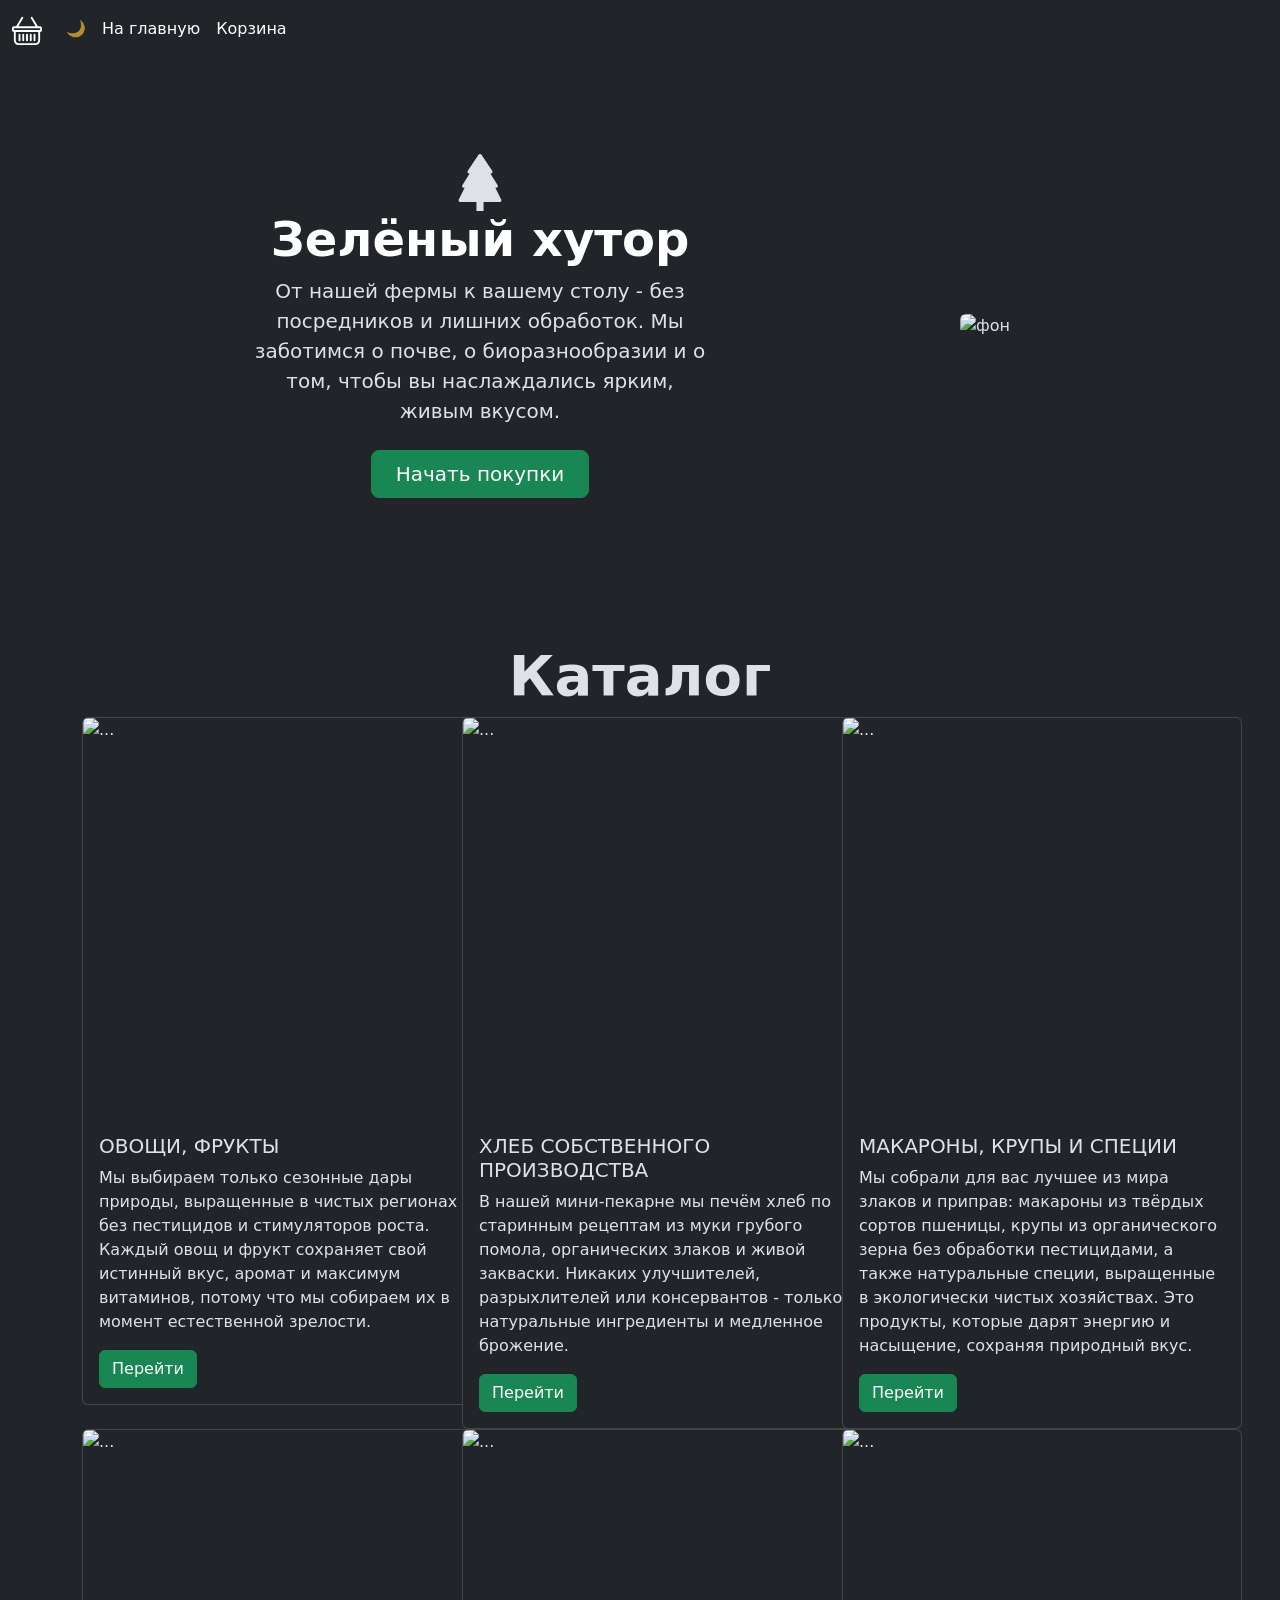
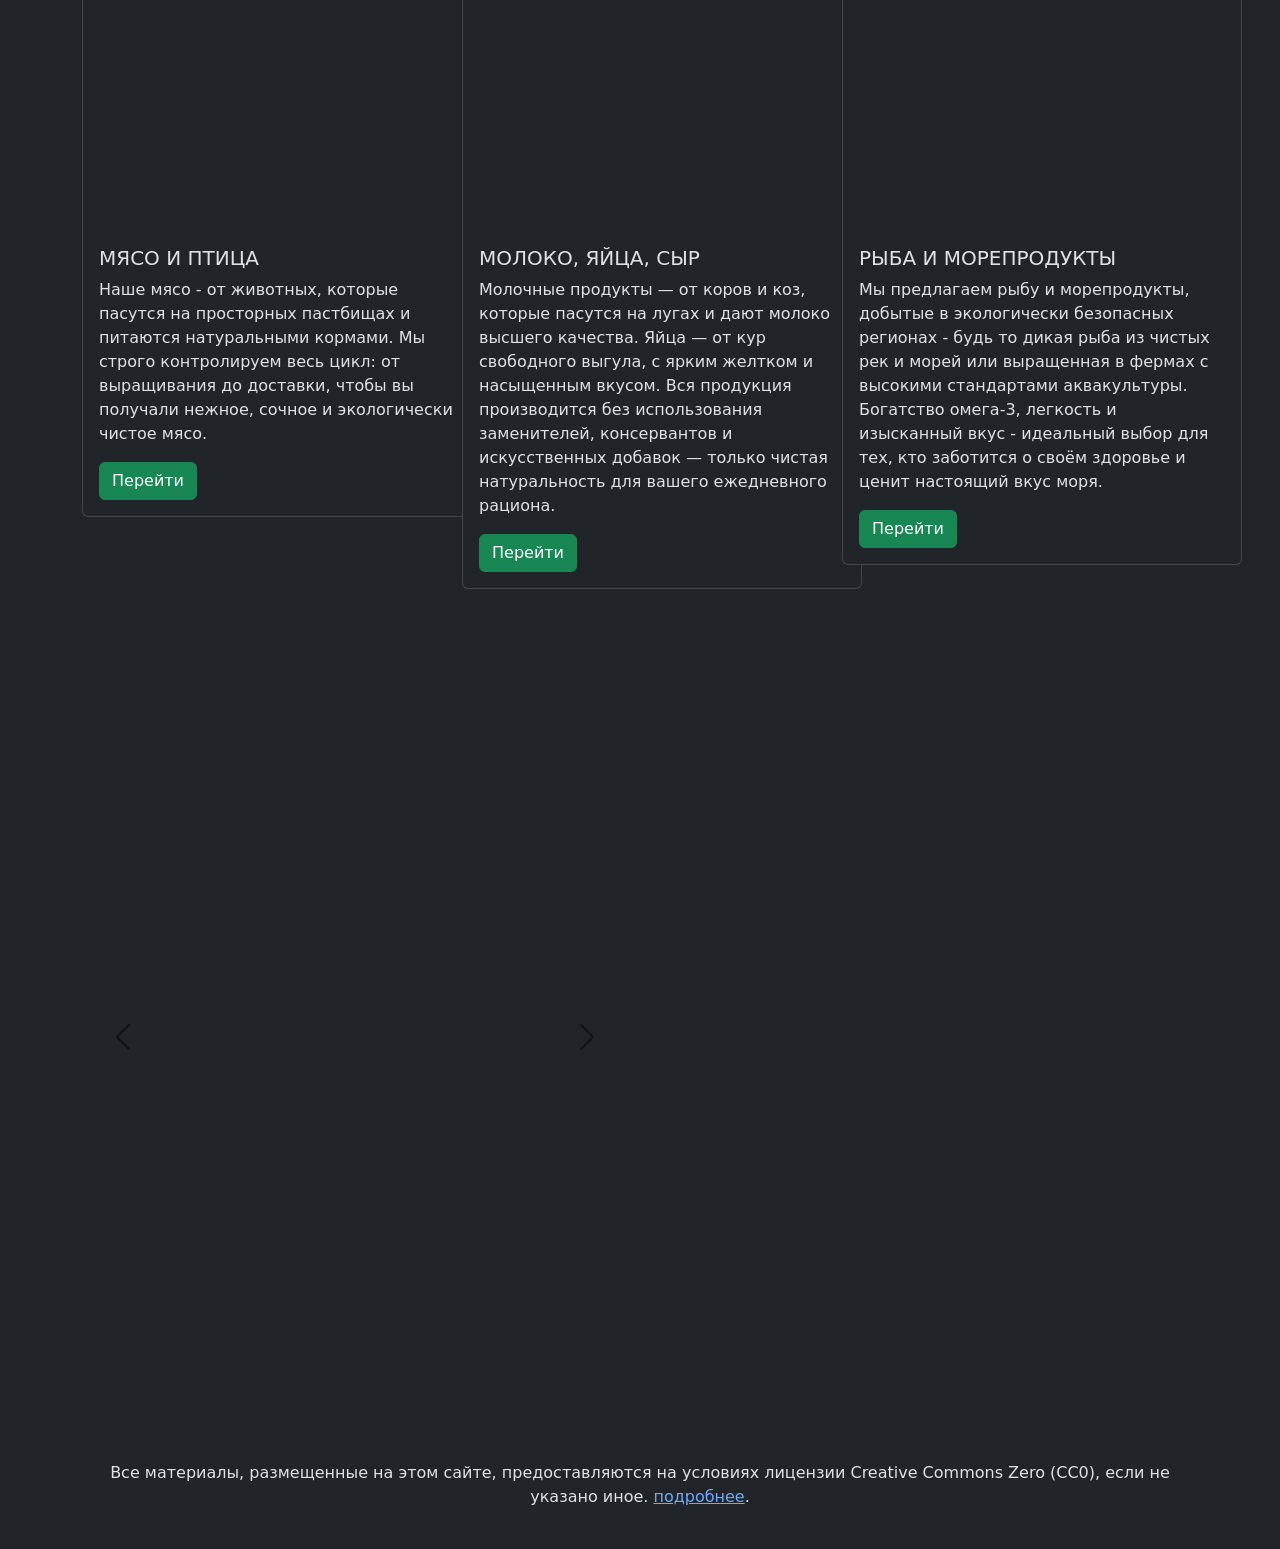
==== index.html @ 601d321e "test" ====
<!DOCTYPE html>
<html lang="ru" data-bs-theme="dark">

<head>
    <meta charset="UTF-8">
    <meta name="viewport" content="width=device-width, initial-scale=1.0">
    <title>Мой сайт</title>
    <link href="https://cdn.jsdelivr.net/npm/bootstrap@5.3.3/dist/css/bootstrap.min.css" rel="stylesheet"
          integrity="sha384-QWTKZyjpPEjISv5WaRU9OFeRpok6YctnYmDr5pNlyT2bRjXh0JMhjY6hW+ALEwIH" crossorigin="anonymous">
    <link rel="stylesheet" href="./styles/main.css">
    <script src="./scripts/scripts.js"></script>
</head>

<body>

    <nav class="navbar navbar-expand-lg">
        <div class="container-fluid">
            <a class="navbar-brand" href="#">
                <svg xmlns="http://www.w3.org/2000/svg" width="30" height="30" fill="currentColor" class="bi bi-basket" viewBox="0 0 16 16">
                   <path d="M5.757 1.071a.5.5 0 0 1 .172.686L3.383 6h9.234L10.07 1.757a.5.5 0 1 1 .858-.514L13.783 6H15a1 1 0 0 1 1 1v1a1 1 0 0 1-1 1v4.5a2.5 2.5 0 0 1-2.5 2.5h-9A2.5 2.5 0 0 1 1 13.5V9a1 1 0 0 1-1-1V7a1 1 0 0 1 1-1h1.217L5.07 1.243a.5.5 0 0 1 .686-.172zM2 9v4.5A1.5 1.5 0 0 0 3.5 15h9a1.5 1.5 0 0 0 1.5-1.5V9zM1 7v1h14V7zm3 3a.5.5 0 0 1 .5.5v3a.5.5 0 0 1-1 0v-3A.5.5 0 0 1 4 10m2 0a.5.5 0 0 1 .5.5v3a.5.5 0 0 1-1 0v-3A.5.5 0 0 1 6 10m2 0a.5.5 0 0 1 .5.5v3a.5.5 0 0 1-1 0v-3A.5.5 0 0 1 8 10m2 0a.5.5 0 0 1 .5.5v3a.5.5 0 0 1-1 0v-3a.5.5 0 0 1 .5-.5m2 0a.5.5 0 0 1 .5.5v3a.5.5 0 0 1-1 0v-3a.5.5 0 0 1 .5-.5"/>
                </svg>
            </a>

            <button class="navbar-toggler" type="button" data-bs-toggle="collapse"
                    data-bs-target="#navbarSupportedContent" aria-controls="navbarSupportedContent"
                    aria-expanded="false" aria-label="Toggle navigation">
                <span class="navbar-toggler-icon"></span>
            </button>

            <div class="collapse navbar-collapse" id="navbarSupportedContent">
                <ul class="navbar-nav me-auto mb-2 mb-lg-0">
                    <li class="nav-item">
                        <button id="theme-toggle-btn" class="nav-link  " onclick="toggleTheme()">
                            🌙
                        </button>
                    </li>
                    <li class="nav-item">
                        <a class="nav-link active" aria-current="page" href="#">На главную</a>
                    </li>
                    <li class="nav-item">
                        <a class="nav-link active" href="#">Корзина</a>
                    </li>



                </ul>

            </div>

        </div>
    </nav>

<div class="glav">
    <div class="px-4 py-5 my-5 text-center">
        <svg xmlns="http://www.w3.org/2000/svg" width="72" height="57" fill="currentColor" class="bi bi-tree-fill" viewBox="0 0 16 16">
           <path d="M8.416.223a.5.5 0 0 0-.832 0l-3 4.5A.5.5 0 0 0 5 5.5h.098L3.076 8.735A.5.5 0 0 0 3.5 9.5h.191l-1.638 3.276a.5.5 0 0 0 .447.724H7V16h2v-2.5h4.5a.5.5 0 0 0 .447-.724L12.31 9.5h.191a.5.5 0 0 0 .424-.765L10.902 5.5H11a.5.5 0 0 0 .416-.777z"/>
        </svg> 
        <h1 class="display-5 fw-bold text-body-emphasis">Зелёный хутор</h1> 
        <div class="col-lg-6 mx-auto"> 
            <p class="lead mb-4">От нашей фермы к вашему столу - без посредников и лишних обработок. Мы заботимся о почве, о биоразнообразии и о том, чтобы вы наслаждались ярким, живым вкусом.</p> 
            <div class="d-grid gap-2 d-sm-flex justify-content-sm-center"> 
                <button type="button" class="btn btn-success btn-lg px-4 gap-3">Начать покупки</button> 
            </div> 
        </div>  
    </div>
    <img class="col-3 rounded image" src="/site/assets/glav.jpg" alt="фон">
</div>
   

    <!-- py-5 https://getbootstrap.com/docs/5.3/utilities/spacing/ -->
    <div id="portfolio" class="py-5">
        <div class="container">
            <h2 class="display-4 text-center fw-bold">Каталог</h2>
            <div class="row">
                <div class="col-md-4">
                    <div class="card">
                        <img src="/site/assets/Vegetables.jpg" class="card-img-top" alt="...">
                        <div class="card-body">
                            <h5 class="card-title text-uppercase">Овощи, фрукты</h5>
                            <p class="card-text ">
                                Мы выбираем только сезонные дары природы, выращенные в чистых регионах без пестицидов и стимуляторов роста. Каждый овощ и фрукт сохраняет свой истинный вкус, аромат и максимум витаминов, потому что мы собираем их в момент естественной зрелости. 
                            </p>
                            <a href="#" class="btn btn-success">Перейти</a>
                        </div>
                    </div>
                </div>

                <div class="col-md-4">
                    <div class="card">
                        <img src="/site/assets/bread.jpg" class="card-img-top" alt="...">
                        <div class="card-body">
                            <h5 class="card-title text-uppercase">Хлеб собственного производства</h5>
                            <p class="card-text ">В нашей мини-пекарне мы печём хлеб по старинным рецептам из муки грубого помола, органических злаков и живой закваски. Никаких улучшителей, разрыхлителей или консервантов - только натуральные ингредиенты и медленное брожение. </p>
                            <a href="#" class="btn btn-success">Перейти</a>
                        </div>
                    </div>
                </div>

                <div class="col-md-4">
                    <div class="card">
                        <img src="/site/assets/bakaley.jpg" class="card-img-top" alt="...">
                        <div class="card-body">
                            <h5 class="card-title text-uppercase">Макароны, крупы и специи</h5>
                            <p class="card-text ">
                                Мы собрали для вас лучшее из мира злаков и приправ: макароны из твёрдых сортов пшеницы, крупы из органического зерна без обработки пестицидами, а также натуральные специи, выращенные в экологически чистых хозяйствах. Это продукты, которые дарят энергию и насыщение, сохраняя природный вкус.
                            </p>
                            <a href="#" class="btn btn-success">Перейти</a>
                        </div>
                    </div>
                </div>

                <div class="col-md-4">
                    <div class="card">
                        <img src="/site/assets/beef.jpg" class="card-img-top" alt="...">
                        <div class="card-body">
                            <h5 class="card-title text-uppercase">Мясо и птица</h5>
                            <p class="card-text ">
                                Наше мясо - от животных, которые пасутся на просторных пастбищах и питаются натуральными кормами. Мы строго контролируем весь цикл: от выращивания до доставки, чтобы вы получали нежное, сочное и экологически чистое мясо. 
                            </p>
                            <a href="#" class="btn btn-success">Перейти</a>
                        </div>
                    </div>
                </div>

                <div class="col-md-4">
                    <div class="card">
                        <img src="/site/assets/milk.jpg" class="card-img-top" alt="...">
                        <div class="card-body">
                            <h5 class="card-title text-uppercase">Молоко, яйца, Сыр</h5>
                            <p class="card-text ">
                                Молочные продукты — от коров и коз, которые пасутся на лугах и дают молоко высшего качества. Яйца — от кур свободного выгула, с ярким желтком и насыщенным вкусом. Вся продукция производится без использования заменителей, консервантов и искусственных добавок — только чистая натуральность для вашего ежедневного рациона.
                            </p>
                            <a href="#" class="btn btn-success">Перейти</a>
                        </div>
                    </div>
                </div>

                <div class="col-md-4">
                    <div class="card">
                        <img src="/site/assets/fish.jpg" class="card-img-top" alt="...">
                        <div class="card-body">
                            <h5 class="card-title text-uppercase">Рыба и морепродукты</h5>
                            <p class="card-text ">
                                Мы предлагаем рыбу и морепродукты, добытые в экологически безопасных регионах - будь то дикая рыба из чистых рек и морей или выращенная в фермах с высокими стандартами аквакультуры. Богатство омега-3, легкость и изысканный вкус - идеальный выбор для тех, кто заботится о своём здоровье и ценит настоящий вкус моря.
                            </p>
                            <a href="#" class="btn btn-success">Перейти</a>
                        </div>
                    </div>
                </div>
            </div>
        </div>
    </div>

    <div class="container">
        <div class="row">

            <div class="col-md-6">
                <div id="carouselExample" class="carousel slide">
                    <div class="carousel-inner">
                        <div class="carousel-item active">
                            <img src="/site/assets/skidka.jpg" class="d-block"
                                 alt="">
                        </div>
                        <div class="carousel-item">
                            <img src="/site/assets/delivery.jpg" class="d-block"
                                 alt="">
                        </div>
                        <div class="carousel-item">
                            <img src="/site/assets/base.jpg" class="d-block"
                                 alt="">
                        </div>
                    </div>
                    <button class="carousel-control-prev" type="button" data-bs-target="#carouselExample"
                            data-bs-slide="prev">
                        <span class="carousel-control-prev-icon" aria-hidden="true"></span>
                        <span class="visually-hidden">Previous</span>
                    </button>
                    <button class="carousel-control-next" type="button" data-bs-target="#carouselExample"
                            data-bs-slide="next">
                        <span class="carousel-control-next-icon" aria-hidden="true"></span>
                        <span class="visually-hidden">Next</span>
                    </button>
                </div>
            </div>

        </div>


    </div>

   


    <div class="text-center py-4">
        <div class="container">
            <p>Все материалы, размещенные на этом сайте, предоставляются на условиях лицензии Creative Commons Zero
                (CC0), если не указано иное. <a
                   href="https://creativecommons.org/publicdomain/zero/1.0/deed.ru">подробнее</a>.
            </p>
        </div>
    </div>

    <script src="https://cdn.jsdelivr.net/npm/bootstrap@5.3.3/dist/js/bootstrap.bundle.min.js"
            integrity="sha384-YvpcrYf0tY3lHB60NNkmXc5s9fDVZLESaAA55NDzOxhy9GkcIdslK1eN7N6jIeHz"
            crossorigin="anonymous"></script>
</body>

</html>
---- styles/main.css ----
body {
    padding: 0;
    margin: 0;
}

.card-img-top {
    width: 400px;
    height: 400px;
}

.glav {
    display: flex;
    justify-content: center;
    align-items: center;
}

.card {
    width: 400px;
}

.d-block {
    height: 800px;
    text-align: center;
}

.nige {
    display: grid;
    grid-template-columns: 1fr 1fr;
    gap: 30px;
}
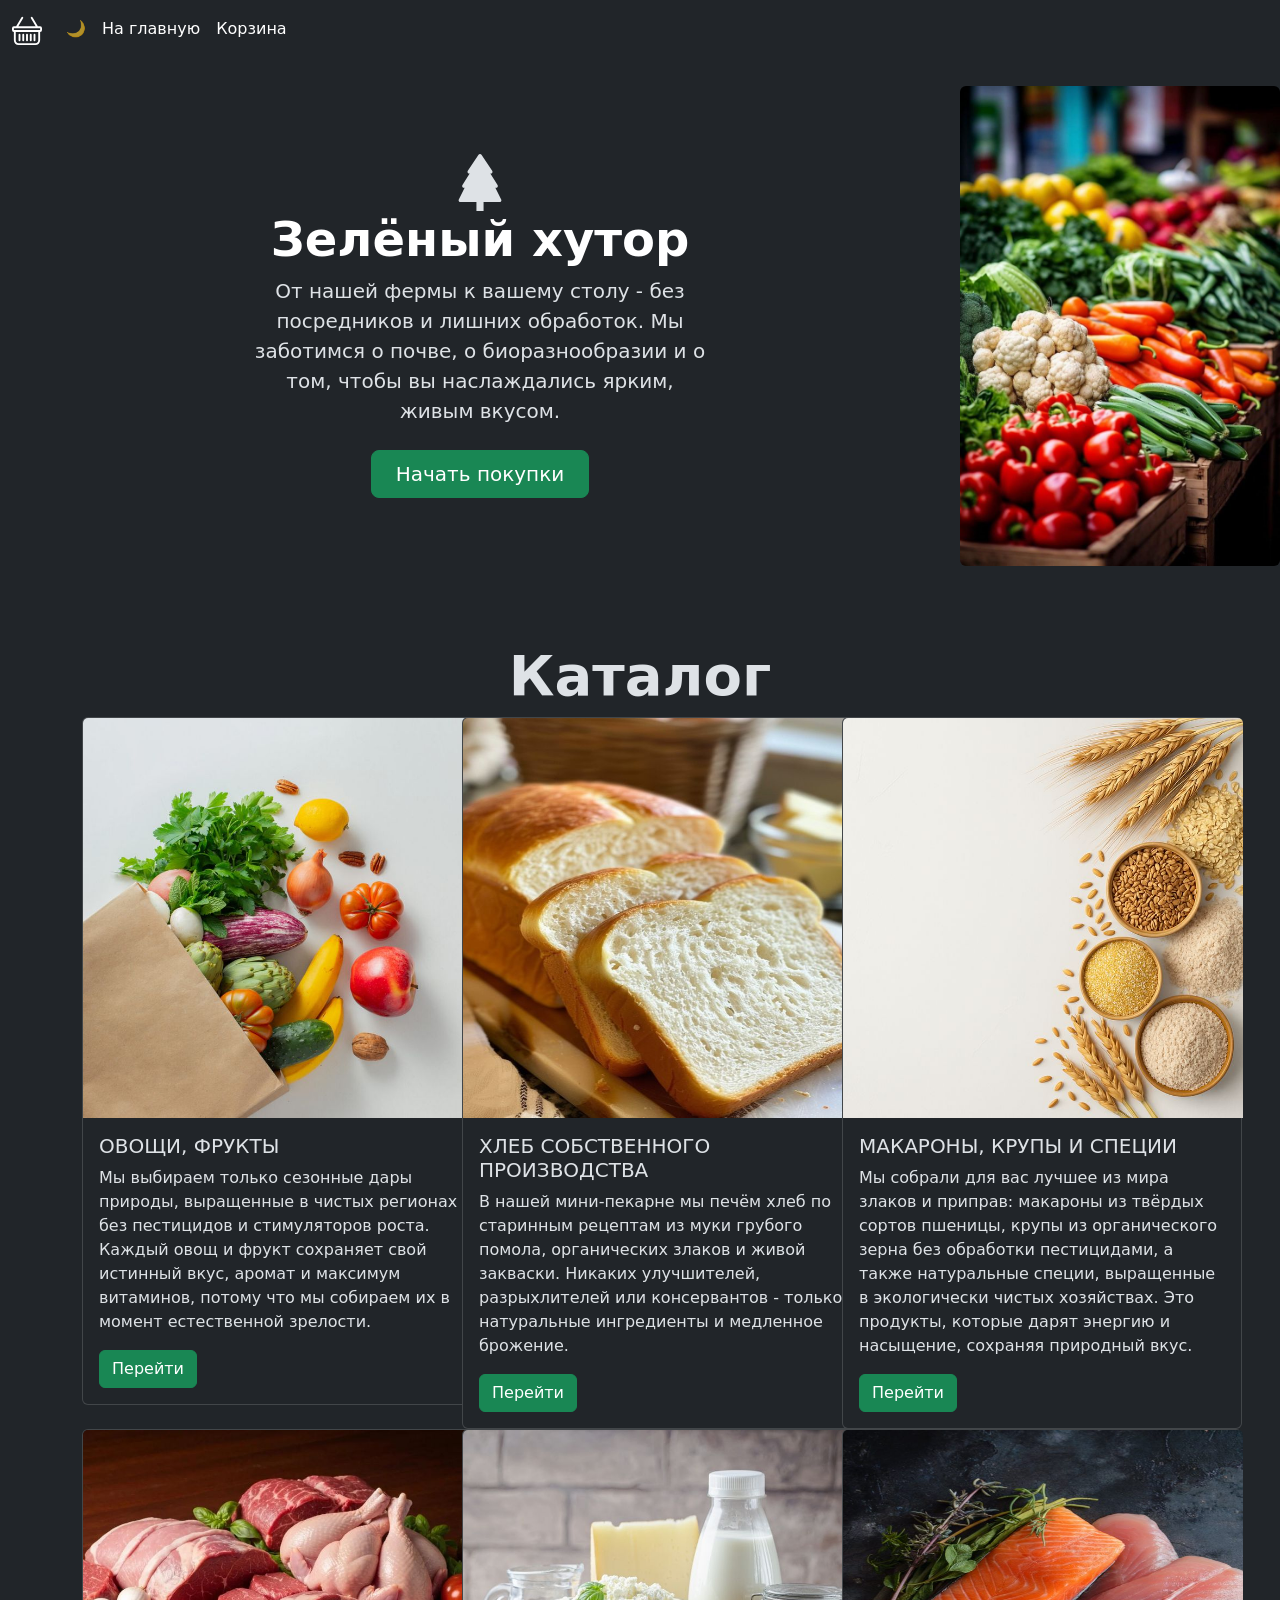
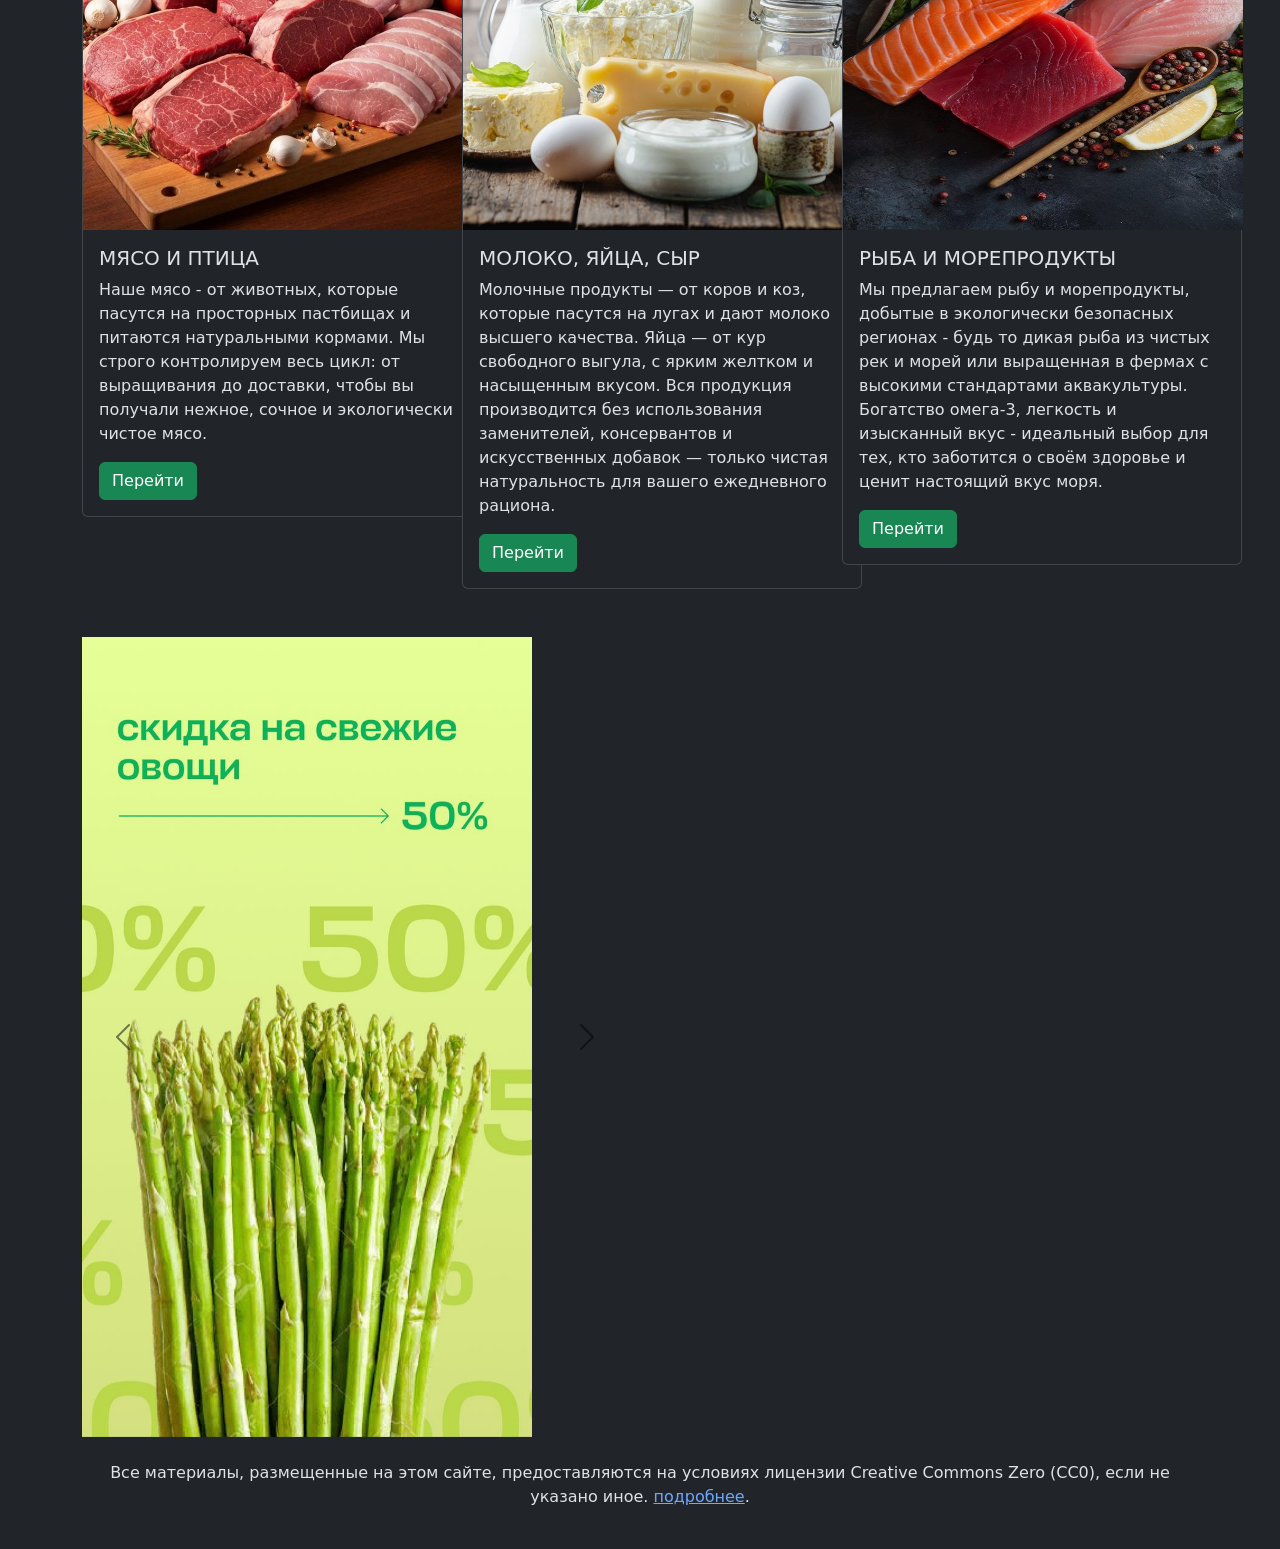
==== commit 6c9879b4: "." ====
--- a/index.html
+++ b/index.html
@@ -63,7 +63,7 @@
             </div> 
         </div>  
     </div>
-    <img class="col-3 rounded image" src="/site/assets/glav.jpg" alt="фон">
+    <img class="col-3 rounded image" src="assets/glav.jpg" alt="фон">
 </div>
    
 
@@ -74,7 +74,7 @@
             <div class="row">
                 <div class="col-md-4">
                     <div class="card">
-                        <img src="/site/assets/Vegetables.jpg" class="card-img-top" alt="...">
+                        <img src="assets/Vegetables.jpg" class="card-img-top" alt="...">
                         <div class="card-body">
                             <h5 class="card-title text-uppercase">Овощи, фрукты</h5>
                             <p class="card-text ">
@@ -87,7 +87,7 @@
 
                 <div class="col-md-4">
                     <div class="card">
-                        <img src="/site/assets/bread.jpg" class="card-img-top" alt="...">
+                        <img src="assets/bread.jpg" class="card-img-top" alt="...">
                         <div class="card-body">
                             <h5 class="card-title text-uppercase">Хлеб собственного производства</h5>
                             <p class="card-text ">В нашей мини-пекарне мы печём хлеб по старинным рецептам из муки грубого помола, органических злаков и живой закваски. Никаких улучшителей, разрыхлителей или консервантов - только натуральные ингредиенты и медленное брожение. </p>
@@ -98,7 +98,7 @@
 
                 <div class="col-md-4">
                     <div class="card">
-                        <img src="/site/assets/bakaley.jpg" class="card-img-top" alt="...">
+                        <img src="assets/bakaley.jpg" class="card-img-top" alt="...">
                         <div class="card-body">
                             <h5 class="card-title text-uppercase">Макароны, крупы и специи</h5>
                             <p class="card-text ">
@@ -111,7 +111,7 @@
 
                 <div class="col-md-4">
                     <div class="card">
-                        <img src="/site/assets/beef.jpg" class="card-img-top" alt="...">
+                        <img src="assets/beef.jpg" class="card-img-top" alt="...">
                         <div class="card-body">
                             <h5 class="card-title text-uppercase">Мясо и птица</h5>
                             <p class="card-text ">
@@ -124,7 +124,7 @@
 
                 <div class="col-md-4">
                     <div class="card">
-                        <img src="/site/assets/milk.jpg" class="card-img-top" alt="...">
+                        <img src="assets/milk.jpg" class="card-img-top" alt="...">
                         <div class="card-body">
                             <h5 class="card-title text-uppercase">Молоко, яйца, Сыр</h5>
                             <p class="card-text ">
@@ -137,7 +137,7 @@
 
                 <div class="col-md-4">
                     <div class="card">
-                        <img src="/site/assets/fish.jpg" class="card-img-top" alt="...">
+                        <img src="assets/fish.jpg" class="card-img-top" alt="...">
                         <div class="card-body">
                             <h5 class="card-title text-uppercase">Рыба и морепродукты</h5>
                             <p class="card-text ">
@@ -158,15 +158,15 @@
                 <div id="carouselExample" class="carousel slide">
                     <div class="carousel-inner">
                         <div class="carousel-item active">
-                            <img src="/site/assets/skidka.jpg" class="d-block"
+                            <img src="assets/skidka.jpg" class="d-block"
                                  alt="">
                         </div>
                         <div class="carousel-item">
-                            <img src="/site/assets/delivery.jpg" class="d-block"
+                            <img src="assets/delivery.jpg" class="d-block"
                                  alt="">
                         </div>
                         <div class="carousel-item">
-                            <img src="/site/assets/base.jpg" class="d-block"
+                            <img src="assets/base.jpg" class="d-block"
                                  alt="">
                         </div>
                     </div>
